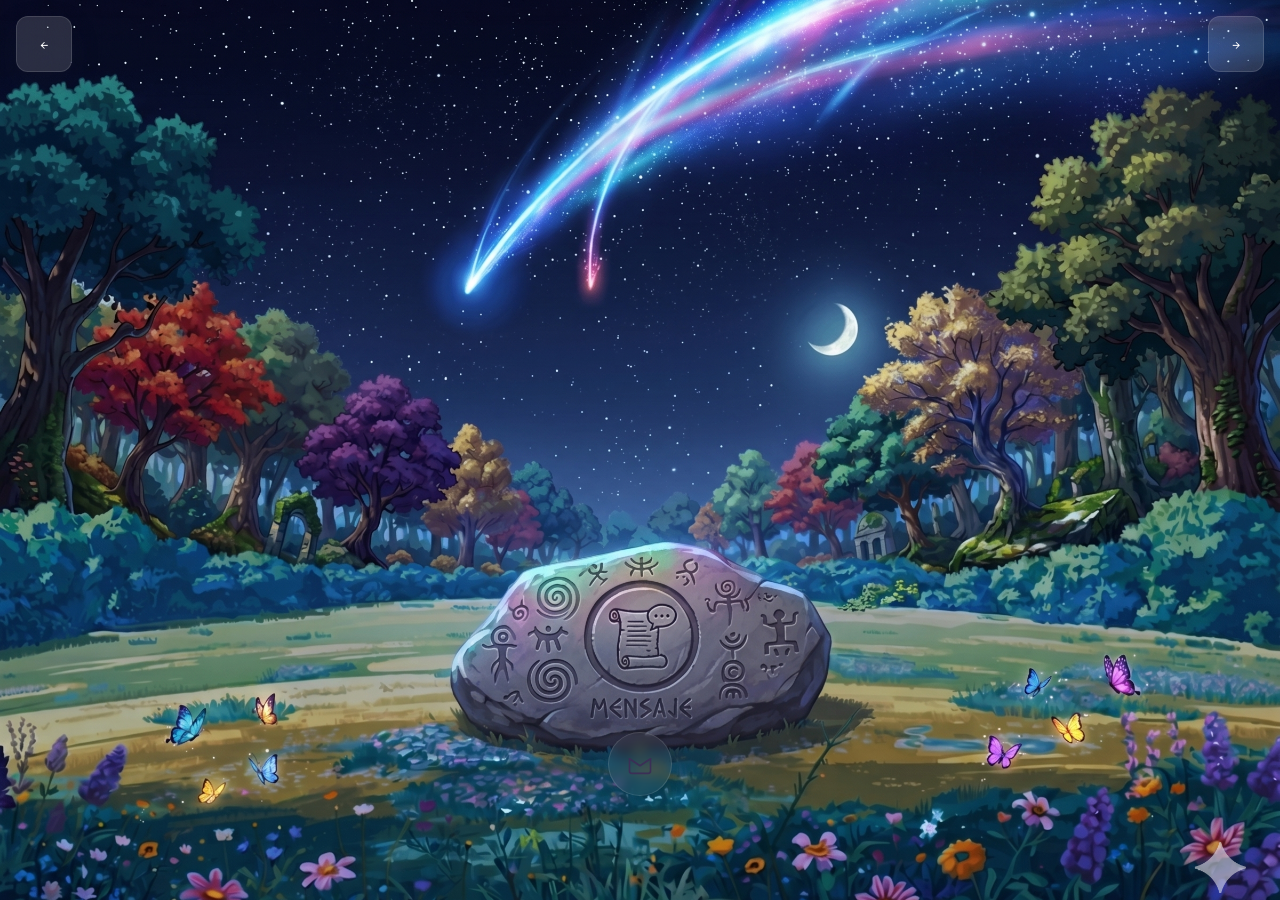
==== carta.html @ f1407dd4 "Add all repository files" ====
<!doctype html>
<html lang="es">
<head>
  <meta charset="UTF-8">
  <meta name="viewport" content="width=device-width, initial-scale=1.0">
  <title>Carta para Krystal</title>
  <link href="https://fonts.googleapis.com/css2?family=Alegreya:ital,wght@0,400;0,700;0,800;1,400&family=Dancing+Script:wght@700&display=swap" rel="stylesheet">
  <style>
    *, *::before, *::after { box-sizing: border-box; margin: 0; padding: 0; }
    html, body { height: 100%; overflow: hidden; font-family: 'Alegreya', serif; background: #e8f4ff; color: #2d2a35; }
    body { min-height: 100vh; }
    .page { position: relative; width: 100vw; height: calc(100 * min(var(--vh, 1vh), 1vh)); display: flex; align-items: center; justify-content: center; background: url('fondo-carta.png') center/cover no-repeat; }
    .fade-enter { opacity: 0; transform: scale(0.98); }
    .fade-enter-active { animation: fadeIn 0.7s ease forwards; }
    .fade-leave-active { animation: fadeOut 0.4s ease forwards; }
    @keyframes fadeIn { 0% { opacity: 0; transform: scale(0.98); } 100% { opacity: 1; transform: scale(1); } }
    @keyframes fadeOut { 0% { opacity: 1; transform: scale(1); } 100% { opacity: 0; transform: scale(0.98); } }
    .nav-left, .nav-right { position: absolute; top: 1rem; width: 56px; height: 56px; display: inline-flex; align-items: center; justify-content: center; border-radius: 12px; background: rgba(255,255,255,0.14); color: #fff; text-decoration: none; border: 1px solid rgba(255,255,255,0.12); box-shadow: 0 10px 30px rgba(45,42,56,0.12); }
    .nav-left { left: 1rem; }
    .nav-right { right: 1rem; }
    .nav-left:hover, .nav-right:hover { transform: translateY(-2px); background: rgba(255,255,255,0.22); color: #2d2a35; }
    .action-button { position: absolute; left: 50%; bottom: 6.5rem; transform: translateX(-50%); width: 64px; height: 64px; background: rgba(255,255,255,0.06); border: 1px solid rgba(255,255,255,0.12); border-radius: 50%; color: rgba(255,255,255,0.9); display: inline-flex; align-items: center; justify-content: center; text-align: center; line-height: 44px; font-size: 0.95rem; text-decoration: none; transition: background 0.25s ease, color 0.25s ease, transform 0.2s ease; backdrop-filter: blur(6px); box-shadow: 0 10px 40px rgba(30,30,50,0.12); }
    .action-button:hover { background: rgba(255,255,255,0.14); color: #2d2a35; transform: translateX(-50%) translateY(-4px); }
    .moving-btn { position: fixed; z-index: 25; width: 66px; height: 66px; border-radius: 50%; background: linear-gradient(135deg,#ffd9f0,#e6f0ff); border: 2px solid rgba(60,40,90,0.12); display: flex; align-items: center; justify-content: center; box-shadow: 0 18px 40px rgba(30,30,50,0.12); cursor: pointer; transition: transform 0.18s ease, opacity 0.2s ease; }
    .moving-hidden { opacity: 0; pointer-events: none; }
    .modal-overlay { position: fixed; inset: 0; display: flex; align-items: center; justify-content: center; background: rgba(255,255,255,0.02); backdrop-filter: blur(4px); opacity: 0; visibility: hidden; transition: opacity 0.3s ease, visibility 0.3s ease; z-index: 20; }
    .modal-overlay.open { opacity: 1; visibility: visible; }
    .modal-panel { width: min(92%, 520px); padding: 2rem; border-radius: 28px; background: linear-gradient(135deg, rgba(255,236,245,0.96), rgba(238,245,255,0.94)); backdrop-filter: blur(4px); box-shadow: 0 28px 80px rgba(45, 42, 56, 0.10); border: 1px solid rgba(200,170,240,0.14); }
    .modal-panel h2 { font-family: 'Dancing Script', cursive; font-size: clamp(2rem, 4vw, 2.8rem); margin-bottom: 0.8rem; color: #4b3c6a; }
    .modal-panel p { color: #4b3c6a; font-size: 1rem; line-height: 1.8; margin-bottom: 1.4rem; }
    .modal-panel button { display: inline-flex; align-items: center; justify-content: center; min-width: 110px; padding: 0.85rem 1.1rem; border: none; border-radius: 999px; background: #caa0ff; color: white; font-weight: 700; cursor: pointer; transition: transform 0.2s ease, background 0.2s ease; }
    .modal-panel button:hover { transform: translateY(-2px); background: #b78bfd; }
    @media (max-width: 700px) { .action-button { width: 85%; bottom: 2.75rem; } .modal-panel { padding: 1.5rem; } }
  </style>
</head>
<body>
    <div class="page fade-enter fade-enter-active">
    <a class="nav-left" href="index.html" aria-label="Volver al inicio">←</a>
    <a class="nav-right" id="start-challenge" href="#" aria-label="Ir a fotos">→</a>
    <a class="action-button" id="show-message" href="#" title="Ver sorpresa">
      <!-- envelope icon -->
      <svg width="28" height="28" viewBox="0 0 24 24" fill="none" xmlns="http://www.w3.org/2000/svg" aria-hidden="true">
        <path d="M3 7.5V18a2 2 0 0 0 2 2h14a2 2 0 0 0 2-2V7.5" stroke="#3b2f56" stroke-width="1.4" stroke-linecap="round" stroke-linejoin="round"/>
        <path d="M21 7.5l-9 6-9-6" stroke="#3b2f56" stroke-width="1.4" stroke-linecap="round" stroke-linejoin="round"/>
      </svg>
    </a>
    <button id="moving-btn" class="moving-btn moving-hidden" aria-hidden="true">➜</button>
    <div class="modal-overlay" id="modal-overlay" aria-hidden="true">
      <div class="modal-panel">
        <h2>Mensaje Especial</h2>
        <p>Hola Krystal, aquí comienza la carta más bonita. Toca cerrar cuando quieras y sigue disfrutando del fondo.</p>
        <button id="close-modal" type="button">Cerrar</button>
      </div>
    </div>
  </div>

  <script>
    const setVh = () => document.documentElement.style.setProperty('--vh', `${window.innerHeight * 0.01}px`);
    setVh();
    window.addEventListener('resize', setVh);

    const showMessage = document.getElementById('show-message');
    const modalOverlay = document.getElementById('modal-overlay');
    const closeModal = document.getElementById('close-modal');

    showMessage.addEventListener('click', (event) => {
      event.preventDefault();
      modalOverlay.classList.add('open');
      modalOverlay.setAttribute('aria-hidden', 'false');
    });

    closeModal.addEventListener('click', () => {
      modalOverlay.classList.remove('open');
      modalOverlay.setAttribute('aria-hidden', 'true');
    });
    
    // Moving button challenge: click the moving button 5 times to advance
    const movingBtn = document.getElementById('moving-btn');
    const startChallenge = document.getElementById('start-challenge');
    let clicks = 0;
    let moveTimer = null;

    function randomPosition(size = 66) {
      const padding = 16;
      const vw = Math.max(document.documentElement.clientWidth || 0, window.innerWidth || 0);
      const vh = Math.max(document.documentElement.clientHeight || 0, window.innerHeight || 0);
      const x = Math.floor(padding + Math.random() * (vw - size - padding * 2));
      const y = Math.floor(padding + Math.random() * (vh - size - padding * 2));
      return { x, y };
    }

    function showMoving() {
      const pos = randomPosition();
      movingBtn.style.left = pos.x + 'px';
      movingBtn.style.top = pos.y + 'px';
      movingBtn.classList.remove('moving-hidden');
      movingBtn.setAttribute('aria-hidden', 'false');
      // hide after a while
      clearTimeout(moveTimer);
      moveTimer = setTimeout(() => {
        movingBtn.classList.add('moving-hidden');
        movingBtn.setAttribute('aria-hidden', 'true');
        // re-show after short pause
        moveTimer = setTimeout(showMoving, 500 + Math.random() * 900);
      }, 1200 + Math.random() * 800);
    }

    function startMovingChallenge() {
      clicks = 0;
      showMoving();
      startChallenge.classList.add('moving-hidden');
      startChallenge.setAttribute('aria-hidden', 'true');
    }

    startChallenge.addEventListener('click', (e) => {
      e.preventDefault();
      startMovingChallenge();
    });

    function createFirework(x, y) {
      const count = 12;
      for (let i = 0; i < count; i++) {
        const spark = document.createElement('div');
        spark.style.position = 'fixed';
        spark.style.left = `${x}px`;
        spark.style.top = `${y}px`;
        spark.style.width = '8px';
        spark.style.height = '8px';
        spark.style.borderRadius = '50%';
        spark.style.background = ['#ffb3d9','#ffd37f','#96c5ff','#b28dff','#ffa5b5'][Math.floor(Math.random()*5)];
        spark.style.zIndex = 50;
        spark.style.pointerEvents = 'none';
        spark.style.opacity = '1';
        const angle = Math.random() * Math.PI * 2;
        const dist = 60 + Math.random() * 60;
        const dx = Math.cos(angle) * dist;
        const dy = Math.sin(angle) * dist;
        spark.style.transform = 'translate(0,0) scale(1)';
        spark.style.transition = 'transform 0.8s ease-out, opacity 0.8s ease-out';
        document.body.appendChild(spark);
        requestAnimationFrame(() => {
          spark.style.transform = `translate(${dx}px, ${dy}px) scale(0.3)`;
          spark.style.opacity = '0';
        });
        setTimeout(() => spark.remove(), 820);
      }
    }

    movingBtn.addEventListener('click', (e) => {
      e.preventDefault();
      clicks += 1;
      movingBtn.style.fontSize = '24px';
      movingBtn.style.transform = 'scale(0.92)';
      setTimeout(() => {
        movingBtn.style.transform = '';
        movingBtn.style.fontSize = '20px';
      }, 120);
      const rect = movingBtn.getBoundingClientRect();
      createFirework(rect.left + rect.width / 2, rect.top + rect.height / 2);
      // after each successful click, move immediately
      clearTimeout(moveTimer);
      if (clicks >= 5) {
        // proceed to fotos.html with a small delay and exit animation
        movingBtn.classList.add('moving-hidden');
        setTimeout(() => { window.location.href = 'fotos.html'; }, 300);
      } else {
        // briefly hide then show at new position
        movingBtn.classList.add('moving-hidden');
        moveTimer = setTimeout(showMoving, 250 + Math.random() * 600);
      }
    });
    
    // Click sound globally for buttons/interactive elements
    (function(){
      let audioCtx;
      function playClick(){
        try{
          if(!audioCtx) audioCtx = new (window.AudioContext || window.webkitAudioContext)();
          const o = audioCtx.createOscillator();
          const g = audioCtx.createGain();
          o.type = 'sine';
          o.frequency.value = 900 + Math.random() * 140;
          o.connect(g); g.connect(audioCtx.destination);
          const now = audioCtx.currentTime;
          g.gain.setValueAtTime(0.0001, now);
          g.gain.exponentialRampToValueAtTime(0.12, now + 0.006);
          g.gain.exponentialRampToValueAtTime(0.0001, now + 0.12);
          o.start(now);
          o.stop(now + 0.12);
        }catch(e){}
      }
      document.addEventListener('click', function(e){
        const el = e.target.closest('button, a, [role="button"], .action-button, .arrow-button, .arrow-small, .nav-left, .nav-right, .moving-btn');
        if(el) playClick();
      }, true);
    })();
  </script>
</body>
</html>
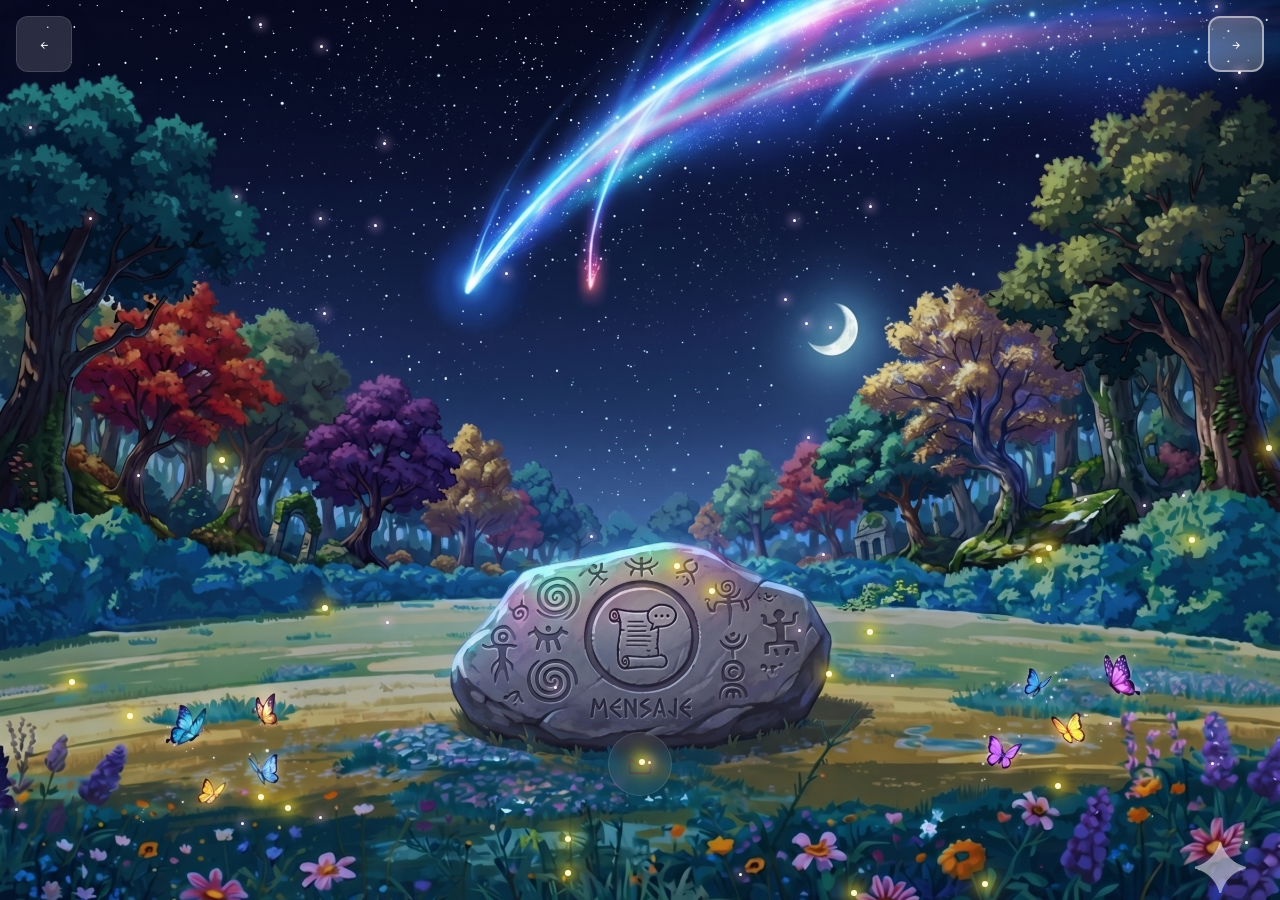
==== commit 7883e65e: "feat: completar sitio web de cumpleaños con audios, animaciones finales y minijuegos" ====
--- a/carta.html
+++ b/carta.html
@@ -17,12 +17,37 @@
     @keyframes fadeOut { 0% { opacity: 1; transform: scale(1); } 100% { opacity: 0; transform: scale(0.98); } }
     .nav-left, .nav-right { position: absolute; top: 1rem; width: 56px; height: 56px; display: inline-flex; align-items: center; justify-content: center; border-radius: 12px; background: rgba(255,255,255,0.14); color: #fff; text-decoration: none; border: 1px solid rgba(255,255,255,0.12); box-shadow: 0 10px 30px rgba(45,42,56,0.12); }
     .nav-left { left: 1rem; }
-    .nav-right { right: 1rem; }
-    .nav-left:hover, .nav-right:hover { transform: translateY(-2px); background: rgba(255,255,255,0.22); color: #2d2a35; }
+    .nav-right { right: 1rem; animation: pulse-button 2.5s infinite; background: rgba(255,255,255,0.25); border: 2px solid rgba(255,255,255,0.5); }
+    @keyframes pulse-button { 0%, 100% { box-shadow: 0 0 10px rgba(255,255,255,0.3); transform: scale(1); } 50% { box-shadow: 0 0 25px rgba(255,255,255,0.8); transform: scale(1.1); background: rgba(255,255,255,0.35); } }
+    .nav-left:hover { transform: translateY(-2px); background: rgba(255,255,255,0.22); color: #2d2a35; }
+    .nav-right:hover { animation-play-state: paused; transform: scale(1.1) translateY(-2px); background: rgba(255,255,255,0.4); color: #2d2a35; }
+    .butterfly-wrapper { position: absolute; bottom: 10%; left: -10%; z-index: 30; pointer-events: none; animation: flyAcross 12s cubic-bezier(0.4, 0, 0.2, 1) infinite; filter: drop-shadow(0 8px 12px rgba(0,0,0,0.2)); }
+    @keyframes flyAcross {
+      0% { left: -10%; bottom: 10%; transform: rotate(35deg) scale(0.5); opacity: 0; }
+      5% { opacity: 1; }
+      25% { left: 25%; bottom: 35%; transform: rotate(15deg) scale(0.9); }
+      45% { left: 45%; bottom: 60%; transform: rotate(40deg) scale(1.1); }
+      65% { left: 70%; bottom: 70%; transform: rotate(10deg) scale(0.9); }
+      85% { left: calc(100% - 90px); bottom: calc(100% - 80px); transform: rotate(25deg) scale(0.8); opacity: 1; }
+      95% { left: calc(100% - 30px); bottom: calc(100% - 20px); transform: rotate(45deg) scale(0.4); opacity: 0; }
+      100% { left: calc(100% - 30px); bottom: calc(100% - 20px); transform: rotate(45deg) scale(0.4); opacity: 0; }
+    }
+    .wing { transform-origin: 50% 50%; }
+    .wing-left { animation: flapLeft 0.1s ease-in-out infinite alternate; }
+    .wing-right { animation: flapRight 0.1s ease-in-out infinite alternate; }
+    @keyframes flapLeft { 0% { transform: scaleX(1) skewY(0deg); } 100% { transform: scaleX(0.1) skewY(-15deg); } }
+    @keyframes flapRight { 0% { transform: scaleX(1) skewY(0deg); } 100% { transform: scaleX(0.1) skewY(15deg); } }
     .action-button { position: absolute; left: 50%; bottom: 6.5rem; transform: translateX(-50%); width: 64px; height: 64px; background: rgba(255,255,255,0.06); border: 1px solid rgba(255,255,255,0.12); border-radius: 50%; color: rgba(255,255,255,0.9); display: inline-flex; align-items: center; justify-content: center; text-align: center; line-height: 44px; font-size: 0.95rem; text-decoration: none; transition: background 0.25s ease, color 0.25s ease, transform 0.2s ease; backdrop-filter: blur(6px); box-shadow: 0 10px 40px rgba(30,30,50,0.12); }
     .action-button:hover { background: rgba(255,255,255,0.14); color: #2d2a35; transform: translateX(-50%) translateY(-4px); }
-    .moving-btn { position: fixed; z-index: 25; width: 66px; height: 66px; border-radius: 50%; background: linear-gradient(135deg,#ffd9f0,#e6f0ff); border: 2px solid rgba(60,40,90,0.12); display: flex; align-items: center; justify-content: center; box-shadow: 0 18px 40px rgba(30,30,50,0.12); cursor: pointer; transition: transform 0.18s ease, opacity 0.2s ease; }
+    .moving-btn { position: fixed; z-index: 45; width: 80px; height: 80px; background: transparent; border: none; display: flex; align-items: center; justify-content: center; cursor: pointer; transition: transform 0.1s ease, opacity 0.2s ease; outline: none; box-shadow: none; }
     .moving-hidden { opacity: 0; pointer-events: none; }
+    .ladybug-stealer { position: fixed; z-index: 100; display: flex; align-items: center; justify-content: center; width: 80px; height: 80px; transition: all 4.5s cubic-bezier(0.4, 0, 0.2, 1); transform: scale(1) rotate(0deg); opacity: 1; pointer-events: none; filter: drop-shadow(0 10px 15px rgba(0,0,0,0.4)); }
+    .ladybug-stealer.fly-away { transform: translate(-50vw, 40vh) scale(1.5) rotate(-60deg); opacity: 0; }
+    .stolen-arrow-anim { position: absolute; color: #fff; font-weight: bold; font-size: 26px; z-index: 2; padding-top: 10px; }
+    .game-message { position: fixed; top: 50%; left: 50%; transform: translate(-50%, -50%) scale(0.8); background: rgba(229, 43, 43, 0.85); backdrop-filter: blur(8px); padding: 1.5rem 3rem; border-radius: 20px; box-shadow: 0 10px 30px rgba(0,0,0,0.3); text-align: center; font-family: 'Dancing Script', cursive; font-size: 2.5rem; color: #fff; z-index: 100; opacity: 0; pointer-events: none; transition: all 0.4s cubic-bezier(0.4, 0, 0.2, 1); border: 2px solid rgba(255,255,255,0.4); }
+    .game-message.show { opacity: 1; transform: translate(-50%, -50%) scale(1); }
+    @keyframes ladybug-flutter { 0%, 100% { transform: scaleX(1); } 50% { transform: scaleX(0.8); } }
+    .ladybug-wing { transform-origin: 50% 20%; animation: ladybug-flutter 0.08s infinite; }
     .modal-overlay { position: fixed; inset: 0; display: flex; align-items: center; justify-content: center; background: rgba(255,255,255,0.02); backdrop-filter: blur(4px); opacity: 0; visibility: hidden; transition: opacity 0.3s ease, visibility 0.3s ease; z-index: 20; }
     .modal-overlay.open { opacity: 1; visibility: visible; }
     .modal-panel { width: min(92%, 520px); padding: 2rem; border-radius: 28px; background: linear-gradient(135deg, rgba(255,236,245,0.96), rgba(238,245,255,0.94)); backdrop-filter: blur(4px); box-shadow: 0 28px 80px rgba(45, 42, 56, 0.10); border: 1px solid rgba(200,170,240,0.14); }
@@ -36,6 +61,21 @@
 <body>
     <div class="page fade-enter fade-enter-active">
     <a class="nav-left" href="index.html" aria-label="Volver al inicio">←</a>
+    <div class="butterfly-wrapper" aria-hidden="true">
+      <svg class="butterfly-svg" viewBox="0 0 100 100" width="55" height="55">
+        <defs>
+          <linearGradient id="wingGrad" x1="0%" y1="0%" x2="100%" y2="100%">
+            <stop offset="0%" stop-color="#ffb3d9" />
+            <stop offset="100%" stop-color="#b28dff" />
+          </linearGradient>
+        </defs>
+        <path class="wing wing-left" d="M50 50 C 30 10, -10 30, 20 65 C 10 85, 40 95, 50 50" fill="url(#wingGrad)" opacity="0.85"/>
+        <path class="wing wing-right" d="M50 50 C 70 10, 110 30, 80 65 C 90 85, 60 95, 50 50" fill="url(#wingGrad)" opacity="0.85"/>
+        <ellipse cx="50" cy="50" rx="2.5" ry="16" fill="#3b2f56"/>
+        <path d="M49 35 C 45 25, 40 20, 38 22" fill="none" stroke="#3b2f56" stroke-width="1.5"/>
+        <path d="M51 35 C 55 25, 60 20, 62 22" fill="none" stroke="#3b2f56" stroke-width="1.5"/>
+      </svg>
+    </div>
     <a class="nav-right" id="start-challenge" href="#" aria-label="Ir a fotos">→</a>
     <a class="action-button" id="show-message" href="#" title="Ver sorpresa">
       <!-- envelope icon -->
@@ -44,7 +84,18 @@
         <path d="M21 7.5l-9 6-9-6" stroke="#3b2f56" stroke-width="1.4" stroke-linecap="round" stroke-linejoin="round"/>
       </svg>
     </a>
-    <button id="moving-btn" class="moving-btn moving-hidden" aria-hidden="true">➜</button>
+    <button id="moving-btn" class="moving-btn moving-hidden" aria-hidden="true">
+      <svg viewBox="0 0 100 100" width="80" height="80" style="transform: rotate(-15deg); filter: drop-shadow(0 8px 12px rgba(0,0,0,0.4))">
+        <path d="M 20 30 L 5 20 M 20 50 L 2 50 M 20 70 L 5 80 M 80 30 L 95 20 M 80 50 L 98 50 M 80 70 L 95 80" stroke="#222" stroke-width="4" stroke-linecap="round"/>
+        <ellipse cx="50" cy="50" rx="35" ry="45" fill="#222"/>
+        <circle cx="50" cy="15" r="15" fill="#222"/>
+        <path d="M 45 10 Q 30 -5 25 0 M 55 10 Q 70 -5 75 0" stroke="#222" stroke-width="3" fill="none" stroke-linecap="round"/>
+        <path class="ladybug-wing" d="M 49 20 C 10 20, 10 95, 49 95 Z" fill="#e52b2b"/>
+        <path class="ladybug-wing" d="M 51 20 C 90 20, 90 95, 51 95 Z" fill="#e52b2b"/>
+        <circle cx="35" cy="40" r="5" fill="#222"/><circle cx="30" cy="65" r="6" fill="#222"/><circle cx="40" cy="80" r="4" fill="#222"/><circle cx="65" cy="40" r="5" fill="#222"/><circle cx="70" cy="65" r="6" fill="#222"/><circle cx="60" cy="80" r="4" fill="#222"/>
+      </svg>
+      <div style="position: absolute; color: white; font-weight: bold; font-size: 24px; padding-top: 10px; pointer-events:none;">→</div>
+    </button>
     <div class="modal-overlay" id="modal-overlay" aria-hidden="true">
       <div class="modal-panel">
         <h2>Mensaje Especial</h2>
@@ -112,9 +163,51 @@
       startChallenge.setAttribute('aria-hidden', 'true');
     }
 
+    const gameMessage = document.createElement('div');
+    gameMessage.className = 'game-message';
+    gameMessage.innerHTML = '¡Una mariquita se robó el botón!<br><span style="font-size:1.6rem; margin-top:10px; display:block">Atrápala 5 veces</span>';
+    document.body.appendChild(gameMessage);
+
     startChallenge.addEventListener('click', (e) => {
       e.preventDefault();
-      startMovingChallenge();
+      
+      startChallenge.classList.add('moving-hidden');
+      startChallenge.style.opacity = '0';
+      startChallenge.style.pointerEvents = 'none';
+
+      const stealer = document.createElement('div');
+      stealer.className = 'ladybug-stealer';
+      stealer.innerHTML = `
+        <svg viewBox="0 0 100 100" width="80" height="80">
+          <path d="M 20 30 L 5 20 M 20 50 L 2 50 M 20 70 L 5 80 M 80 30 L 95 20 M 80 50 L 98 50 M 80 70 L 95 80" stroke="#222" stroke-width="4" stroke-linecap="round"/>
+          <ellipse cx="50" cy="50" rx="35" ry="45" fill="#222"/>
+          <circle cx="50" cy="15" r="15" fill="#222"/>
+          <path d="M 45 10 Q 30 -5 25 0 M 55 10 Q 70 -5 75 0" stroke="#222" stroke-width="3" fill="none" stroke-linecap="round"/>
+          <path class="ladybug-wing" d="M 49 20 C 10 20, 10 95, 49 95 Z" fill="#e52b2b"/>
+          <path class="ladybug-wing" d="M 51 20 C 90 20, 90 95, 51 95 Z" fill="#e52b2b"/>
+          <circle cx="35" cy="40" r="5" fill="#222"/><circle cx="30" cy="65" r="6" fill="#222"/><circle cx="40" cy="80" r="4" fill="#222"/><circle cx="65" cy="40" r="5" fill="#222"/><circle cx="70" cy="65" r="6" fill="#222"/><circle cx="60" cy="80" r="4" fill="#222"/>
+        </svg>
+        <div class="stolen-arrow-anim">→</div>
+      `;
+      document.body.appendChild(stealer);
+      
+      const rect = startChallenge.getBoundingClientRect();
+      stealer.style.left = `${rect.left - 10}px`;
+      stealer.style.top = `${rect.top - 10}px`;
+      
+      setTimeout(() => {
+        stealer.classList.add('fly-away');
+      }, 50);
+
+      setTimeout(() => {
+        stealer.remove();
+        gameMessage.classList.add('show');
+      }, 4500);
+
+      setTimeout(() => {
+        gameMessage.classList.remove('show');
+        startMovingChallenge();
+      }, 7500);
     });
 
     function createFirework(x, y) {
@@ -194,6 +287,49 @@
         if(el) playClick();
       }, true);
     })();
+
+    // --- Magia: Luciérnagas y Polvo de Hadas ---
+    (function initMagic() {
+      const style = document.createElement('style');
+      style.textContent = `
+        .firefly { position: absolute; width: 6px; height: 6px; background: #fffacd; border-radius: 50%; box-shadow: 0 0 12px 3px rgba(255, 235, 59, 0.9), 0 0 25px 6px rgba(255, 193, 7, 0.7); pointer-events: none; z-index: 15; }
+        .fairy-dust { position: absolute; width: 3px; height: 3px; background: #ffffff; border-radius: 50%; box-shadow: 0 0 10px 2px rgba(255, 200, 255, 0.8); pointer-events: none; z-index: 14; }
+        @keyframes magic-pulse { 0% { opacity: 0.15; transform: scale(0.6); } 100% { opacity: 1; transform: scale(1.4); } }
+        @keyframes firefly-float-0 { 0% { transform: translate(0, 0); } 100% { transform: translate(50px, -70px); } }
+        @keyframes firefly-float-1 { 0% { transform: translate(0, 0); } 100% { transform: translate(-50px, -40px); } }
+        @keyframes firefly-float-2 { 0% { transform: translate(0, 0); } 100% { transform: translate(40px, 50px); } }
+        @keyframes dust-drift { 0% { transform: translate(0, 0); opacity: 0; } 20% { opacity: 0.8; } 80% { opacity: 0.8; } 100% { transform: translate(60px, -120px); opacity: 0; } }
+      `;
+      document.head.appendChild(style);
+
+      const container = document.querySelector('.page');
+      
+      // Luciérnagas (más grandes, más luminosas, hasta la mitad de la pantalla)
+      for (let i = 0; i < 20; i++) {
+        const f = document.createElement('div');
+        f.className = 'firefly';
+        f.style.left = `${Math.random() * 100}vw`;
+        f.style.bottom = `${Math.random() * 50}vh`;
+        const floatDur = 6 + Math.random() * 6;
+        const pulseDur = 1.5 + Math.random() * 2.5;
+        const delay = Math.random() * -10;
+        const floatAnim = `firefly-float-${Math.floor(Math.random() * 3)}`;
+        f.style.animation = `${floatAnim} ${floatDur}s ease-in-out ${delay}s infinite alternate, magic-pulse ${pulseDur}s ease-in-out ${delay}s infinite alternate`;
+        container.appendChild(f);
+      }
+
+      // Polvo de hadas (estrellitas tenues que suben por toda la pantalla)
+      for (let i = 0; i < 40; i++) {
+        const d = document.createElement('div');
+        d.className = 'fairy-dust';
+        d.style.left = `${Math.random() * 100}vw`;
+        d.style.bottom = `${Math.random() * 100}vh`;
+        const driftDur = 8 + Math.random() * 10;
+        const delay = Math.random() * -15;
+        d.style.animation = `dust-drift ${driftDur}s linear ${delay}s infinite`;
+        container.appendChild(d);
+      }
+    })();
   </script>
 </body>
 </html>
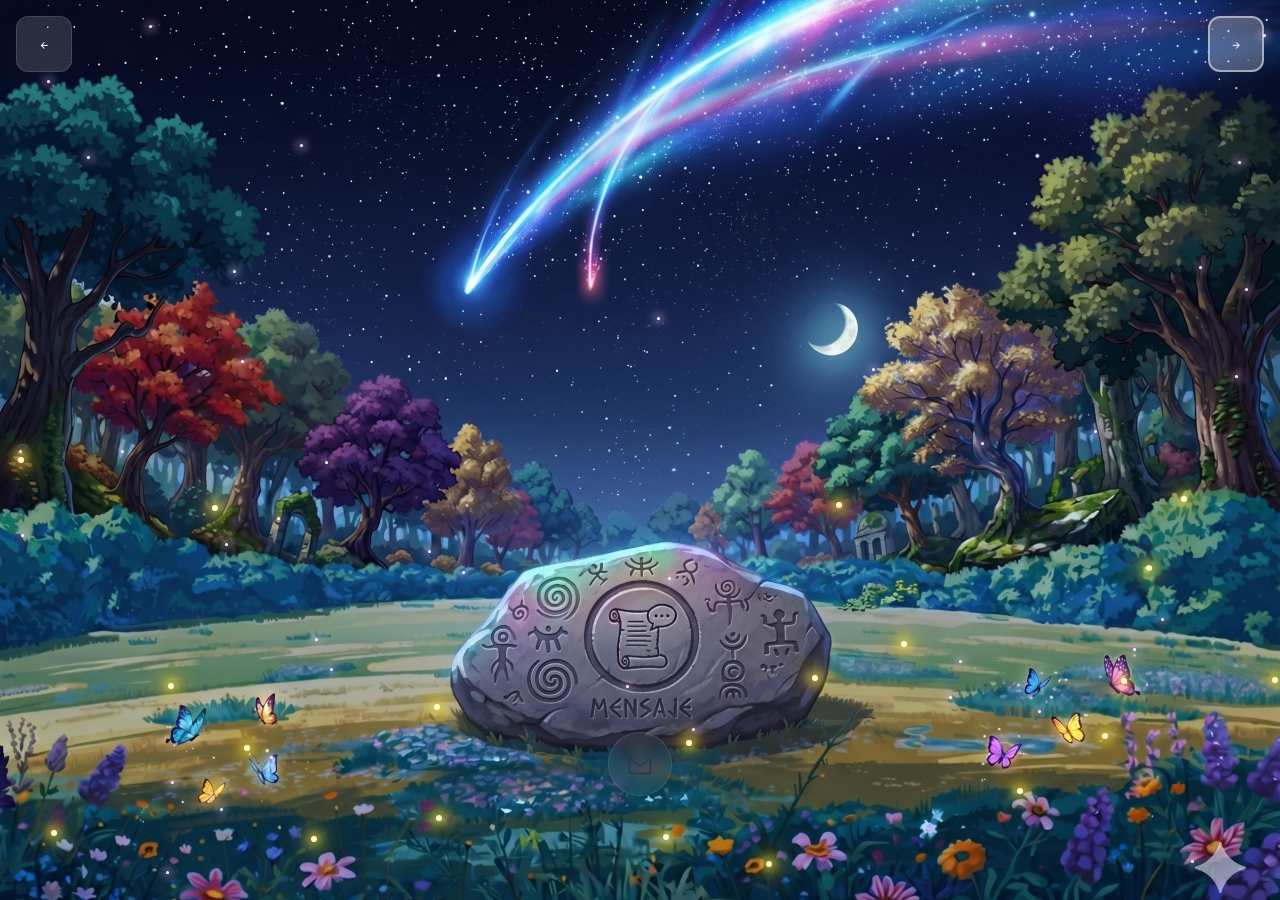
==== commit e4ad6b27: "chore: tweaks finales, volumenes ajustados, textos corregidos" ====
--- a/carta.html
+++ b/carta.html
@@ -52,7 +52,11 @@
     .modal-overlay.open { opacity: 1; visibility: visible; }
     .modal-panel { width: min(92%, 520px); padding: 2rem; border-radius: 28px; background: linear-gradient(135deg, rgba(255,236,245,0.96), rgba(238,245,255,0.94)); backdrop-filter: blur(4px); box-shadow: 0 28px 80px rgba(45, 42, 56, 0.10); border: 1px solid rgba(200,170,240,0.14); }
     .modal-panel h2 { font-family: 'Dancing Script', cursive; font-size: clamp(2rem, 4vw, 2.8rem); margin-bottom: 0.8rem; color: #4b3c6a; }
-    .modal-panel p { color: #4b3c6a; font-size: 1rem; line-height: 1.8; margin-bottom: 1.4rem; }
+    .carta-texto { text-align: left; max-height: 60vh; overflow-y: auto; padding-right: 15px; margin-bottom: 1.4rem; }
+    .carta-texto::-webkit-scrollbar { width: 6px; }
+    .carta-texto::-webkit-scrollbar-thumb { background: #caa0ff; border-radius: 4px; }
+    .carta-texto p { color: #4b3c6a; font-size: 1.05rem; line-height: 1.6; margin-bottom: 1rem; }
+    .carta-texto p.firma { font-family: 'Dancing Script', cursive; font-size: 1.8rem; text-align: right; margin-top: 1.5rem; color: #4b3c6a; line-height: 1.2; }
     .modal-panel button { display: inline-flex; align-items: center; justify-content: center; min-width: 110px; padding: 0.85rem 1.1rem; border: none; border-radius: 999px; background: #caa0ff; color: white; font-weight: 700; cursor: pointer; transition: transform 0.2s ease, background 0.2s ease; }
     .modal-panel button:hover { transform: translateY(-2px); background: #b78bfd; }
     @media (max-width: 700px) { .action-button { width: 85%; bottom: 2.75rem; } .modal-panel { padding: 1.5rem; } }
@@ -96,10 +100,20 @@
       </svg>
       <div style="position: absolute; color: white; font-weight: bold; font-size: 24px; padding-top: 10px; pointer-events:none;">→</div>
     </button>
+    <audio id="carta-audio" src="carta.mp3" loop autoplay preload="auto"></audio>
     <div class="modal-overlay" id="modal-overlay" aria-hidden="true">
       <div class="modal-panel">
-        <h2>Mensaje Especial</h2>
-        <p>Hola Krystal, aquí comienza la carta más bonita. Toca cerrar cuando quieras y sigue disfrutando del fondo.</p>
+        <h2>Para Krystal</h2>
+        <div class="carta-texto">
+          <p>Holi Kry,</p>
+          <p>Probablemente haya muchas cosas de tu presente que no te gusten; ahora mismo podrías enumerar varias. Tienes una vida muy ocupada y cansada. Hay días en los cuales solo quieres rendirte, pero no lo haces: sigues viviendo y luchando por salir adelante. Has experimentado tantas cosas últimamente y, a pesar de todo, tu deseo de salir adelante sigue intacto.</p>
+          <p>Quiero que sepas que, aunque nuestras vidas hayan tomado caminos diferentes, puedo ver lo mucho que te esfuerzas y estoy muy orgulloso de en quién te has convertido. Te conocí hace 6 años y no hay un solo día en el cual no haya sentido que conozco a una persona extraordinaria. Tu forma de ser me llenó de alegría muchísimos días, y me ayudaste muchísimo incluso cuando no tenías por qué hacerlo.</p>
+          <p>A pesar de los problemas que hemos vivido, me alegra de corazón poder seguir considerándote una amiga con la cual cuento (al igual que tú sabes que sigues contando conmigo). Todo eso te hace una persona maravillosa que merece muchísimo respeto y admiración.</p>
+          <p>Has logrado grandes cosas todos estos años. Quizá a veces no lo notes, pero ya estás construyendo tu propia vida: te organizas con tus comidas, manejas súper bien (recuerda cuando te daba miedo), tienes una casa a la cual llegar, tienes tu propio espacio y las cosas que quieres. Aunque a veces sientas que has desperdiciado años de tu vida, créeme que tienes un montón de razones de las cuales sentirte orgullosa.</p>
+          <p>La vida es muy difícil como para no detenerse a ver los logros que has alcanzado. Siéntete profundamente orgullosa de quién eres, porque eres una persona increíble y muy afortunada, rodeada de una familia que te ama muchísimo.</p>
+          <p><em>P.D. Sigue a la mariposa para continuar.</em></p>
+          <p class="firma">Gabs<br>tqm</p>
+        </div>
         <button id="close-modal" type="button">Cerrar</button>
       </div>
     </div>
@@ -113,11 +127,29 @@
     const showMessage = document.getElementById('show-message');
     const modalOverlay = document.getElementById('modal-overlay');
     const closeModal = document.getElementById('close-modal');
+    const cartaAudio = document.getElementById('carta-audio');
+    
+    cartaAudio.volume = 0.15; // Reducido al 15% (bajado un 85%)
+
+    const tryPlayAudio = () => {
+      if(cartaAudio.paused) {
+        cartaAudio.play().catch(e => console.log('Audio no se pudo reproducir:', e));
+      }
+    };
+
+    // Intentar reproducir audio al iniciar
+    tryPlayAudio();
+
+    // Si el navegador lo bloquea, reproducir al más mínimo movimiento o toque
+    ['click', 'touchstart', 'mousemove', 'keydown'].forEach(evt => {
+      document.body.addEventListener(evt, tryPlayAudio, { once: true });
+    });
 
     showMessage.addEventListener('click', (event) => {
       event.preventDefault();
       modalOverlay.classList.add('open');
       modalOverlay.setAttribute('aria-hidden', 'false');
+      if(cartaAudio.paused) cartaAudio.play().catch(e => console.log('Audio error:', e));
     });
 
     closeModal.addEventListener('click', () => {
